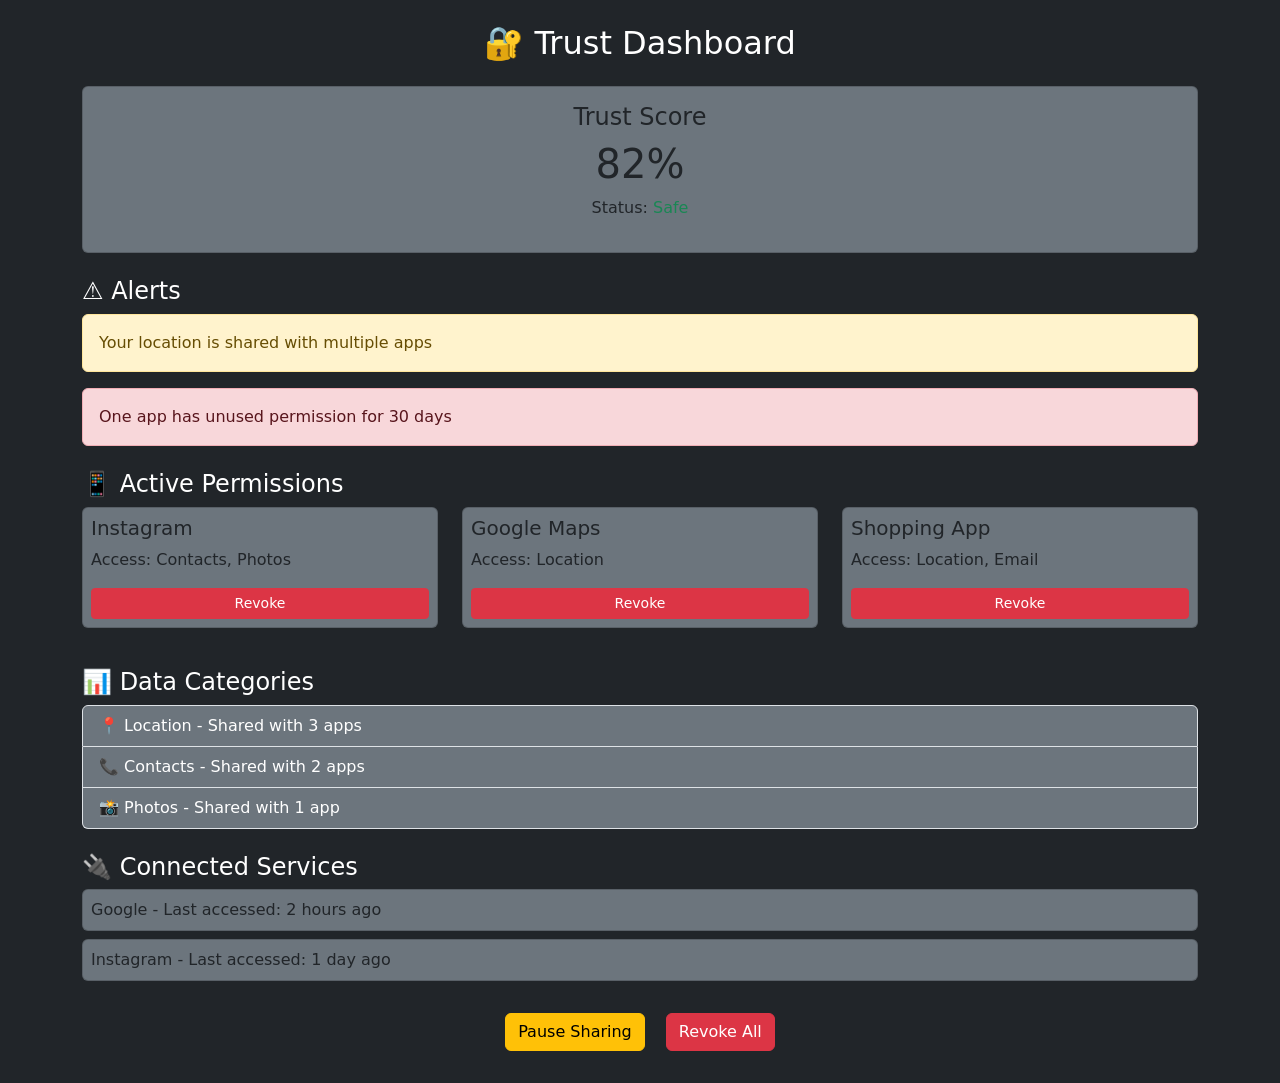
==== templates/index.html @ 135f2928 "Rename templetes to templates/index.html" ====
<!DOCTYPE html>
<html lang="en">
<head>
    <meta charset="UTF-8">
    <meta name="viewport" content="width=device-width, initial-scale=1.0">
    <title>Trust Dashboard</title>

    <!-- Bootstrap -->
    <link href="https://cdn.jsdelivr.net/npm/bootstrap@5.3.0/dist/css/bootstrap.min.css" rel="stylesheet">

    <!-- Custom CSS -->
    <link rel="stylesheet" href="style.css">
</head>

<body class="bg-dark text-white">

<div class="container py-4">

    <!-- 🔵 TITLE -->
    <h2 class="text-center mb-4">🔐 Trust Dashboard</h2>

    <!-- 🟢 TRUST SCORE -->
    <div class="card text-center mb-4 bg-secondary">
        <div class="card-body">
            <h4>Trust Score</h4>
            <h1 id="score">82%</h1>
            <p>Status: <span class="text-success">Safe</span></p>
        </div>
    </div>

    <!-- ⚠️ ALERTS -->
    <div class="mb-4">
        <h4>⚠️ Alerts</h4>
        <div class="alert alert-warning">
            Your location is shared with multiple apps
        </div>
        <div class="alert alert-danger">
            One app has unused permission for 30 days
        </div>
    </div>

    <!-- 📱 ACTIVE PERMISSIONS -->
    <div class="mb-4">
        <h4>📱 Active Permissions</h4>

        <div class="row">

            <div class="col-md-4">
                <div class="card bg-secondary mb-3 p-2 app-card">
                    <h5>Instagram</h5>
                    <p>Access: Contacts, Photos</p>
                    <button class="btn btn-danger btn-sm" onclick="revokeAccess('Instagram')">Revoke</button>
                </div>
            </div>

            <div class="col-md-4">
                <div class="card bg-secondary mb-3 p-2 app-card">
                    <h5>Google Maps</h5>
                    <p>Access: Location</p>
                    <button class="btn btn-danger btn-sm" onclick="revokeAccess('Google Maps')">Revoke</button>
                </div>
            </div>

            <div class="col-md-4">
                <div class="card bg-secondary mb-3 p-2 app-card">
                    <h5>Shopping App</h5>
                    <p>Access: Location, Email</p>
                    <button class="btn btn-danger btn-sm" onclick="revokeAccess('Shopping App')">Revoke</button>
                </div>
            </div>

        </div>
    </div>

    <!-- 📊 DATA CATEGORIES -->
    <div class="mb-4">
        <h4>📊 Data Categories</h4>
        <ul class="list-group">
            <li class="list-group-item bg-secondary text-white">📍 Location - Shared with 3 apps</li>
            <li class="list-group-item bg-secondary text-white">📞 Contacts - Shared with 2 apps</li>
            <li class="list-group-item bg-secondary text-white">📸 Photos - Shared with 1 app</li>
        </ul>
    </div>

    <!-- 🔌 CONNECTED SERVICES -->
    <div class="mb-4">
        <h4>🔌 Connected Services</h4>

        <div class="card bg-secondary p-2 mb-2">
            Google - Last accessed: 2 hours ago
        </div>

        <div class="card bg-secondary p-2 mb-2">
            Instagram - Last accessed: 1 day ago
        </div>
    </div>

    <!-- ⚡ QUICK ACTIONS -->
    <div class="text-center">
        <button class="btn btn-warning m-2">Pause Sharing</button>
        <button class="btn btn-danger m-2">Revoke All</button>
    </div>

</div>

<!-- JS -->
<script src="script.js"></script>

</body>
</html>
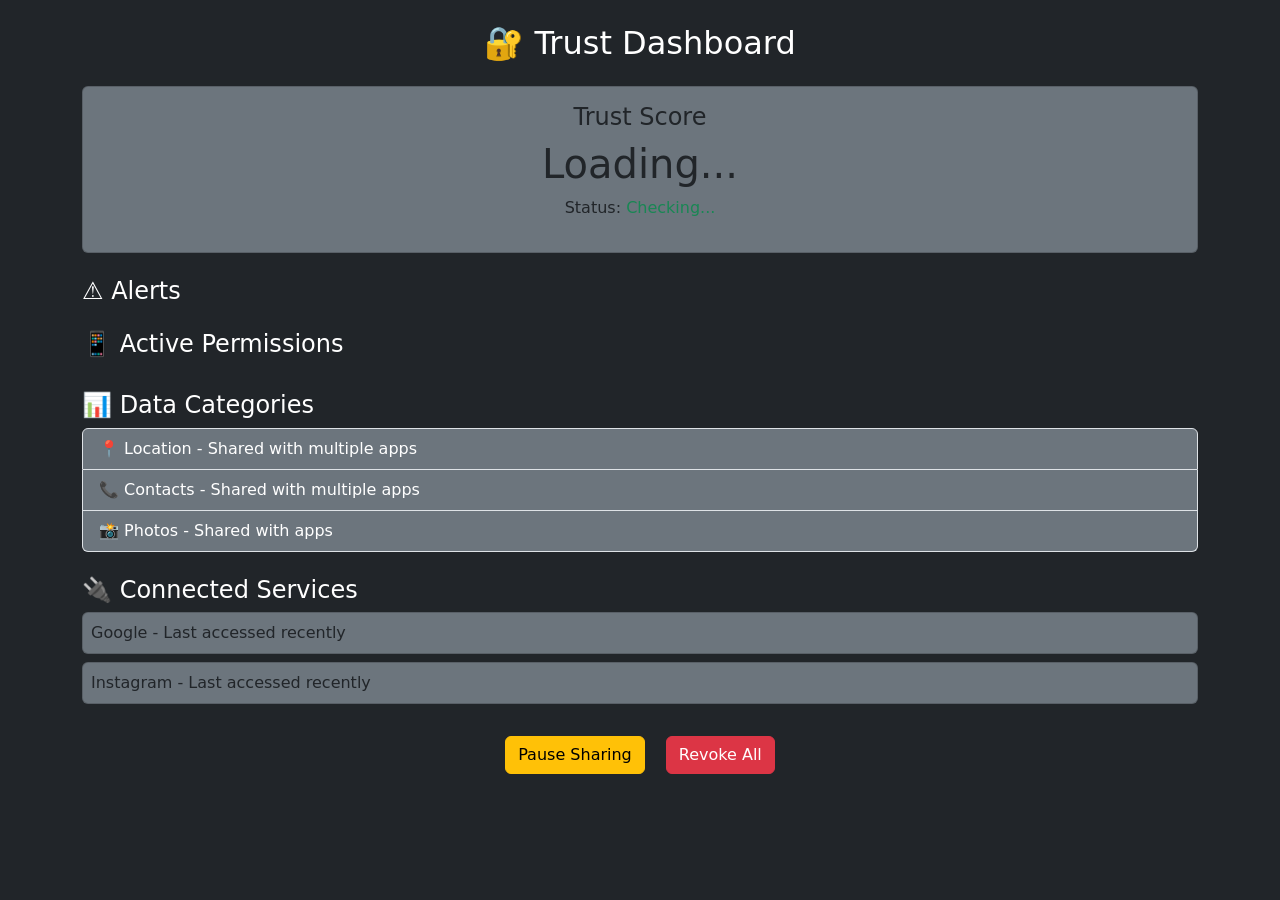
==== commit 024ea942: "Revise trust score, alerts, and service descriptions Updated trust score and alerts section to show " ====
--- a/templates/index.html
+++ b/templates/index.html
@@ -23,62 +23,30 @@
     <div class="card text-center mb-4 bg-secondary">
         <div class="card-body">
             <h4>Trust Score</h4>
-            <h1 id="score">82%</h1>
-            <p>Status: <span class="text-success">Safe</span></p>
+            <h1 id="score">Loading...</h1>
+            <p>Status: <span id="status" class="text-success">Checking...</span></p>
         </div>
     </div>
 
     <!-- ⚠️ ALERTS -->
     <div class="mb-4">
         <h4>⚠️ Alerts</h4>
-        <div class="alert alert-warning">
-            Your location is shared with multiple apps
-        </div>
-        <div class="alert alert-danger">
-            One app has unused permission for 30 days
-        </div>
+        <div id="alerts"></div>
     </div>
 
     <!-- 📱 ACTIVE PERMISSIONS -->
     <div class="mb-4">
         <h4>📱 Active Permissions</h4>
-
-        <div class="row">
-
-            <div class="col-md-4">
-                <div class="card bg-secondary mb-3 p-2 app-card">
-                    <h5>Instagram</h5>
-                    <p>Access: Contacts, Photos</p>
-                    <button class="btn btn-danger btn-sm" onclick="revokeAccess('Instagram')">Revoke</button>
-                </div>
-            </div>
-
-            <div class="col-md-4">
-                <div class="card bg-secondary mb-3 p-2 app-card">
-                    <h5>Google Maps</h5>
-                    <p>Access: Location</p>
-                    <button class="btn btn-danger btn-sm" onclick="revokeAccess('Google Maps')">Revoke</button>
-                </div>
-            </div>
-
-            <div class="col-md-4">
-                <div class="card bg-secondary mb-3 p-2 app-card">
-                    <h5>Shopping App</h5>
-                    <p>Access: Location, Email</p>
-                    <button class="btn btn-danger btn-sm" onclick="revokeAccess('Shopping App')">Revoke</button>
-                </div>
-            </div>
-
-        </div>
+        <div id="apps" class="row"></div>
     </div>
 
     <!-- 📊 DATA CATEGORIES -->
     <div class="mb-4">
         <h4>📊 Data Categories</h4>
         <ul class="list-group">
-            <li class="list-group-item bg-secondary text-white">📍 Location - Shared with 3 apps</li>
-            <li class="list-group-item bg-secondary text-white">📞 Contacts - Shared with 2 apps</li>
-            <li class="list-group-item bg-secondary text-white">📸 Photos - Shared with 1 app</li>
+            <li class="list-group-item bg-secondary text-white">📍 Location - Shared with multiple apps</li>
+            <li class="list-group-item bg-secondary text-white">📞 Contacts - Shared with multiple apps</li>
+            <li class="list-group-item bg-secondary text-white">📸 Photos - Shared with apps</li>
         </ul>
     </div>
 
@@ -87,11 +55,11 @@
         <h4>🔌 Connected Services</h4>
 
         <div class="card bg-secondary p-2 mb-2">
-            Google - Last accessed: 2 hours ago
+            Google - Last accessed recently
         </div>
 
         <div class="card bg-secondary p-2 mb-2">
-            Instagram - Last accessed: 1 day ago
+            Instagram - Last accessed recently
         </div>
     </div>
 
